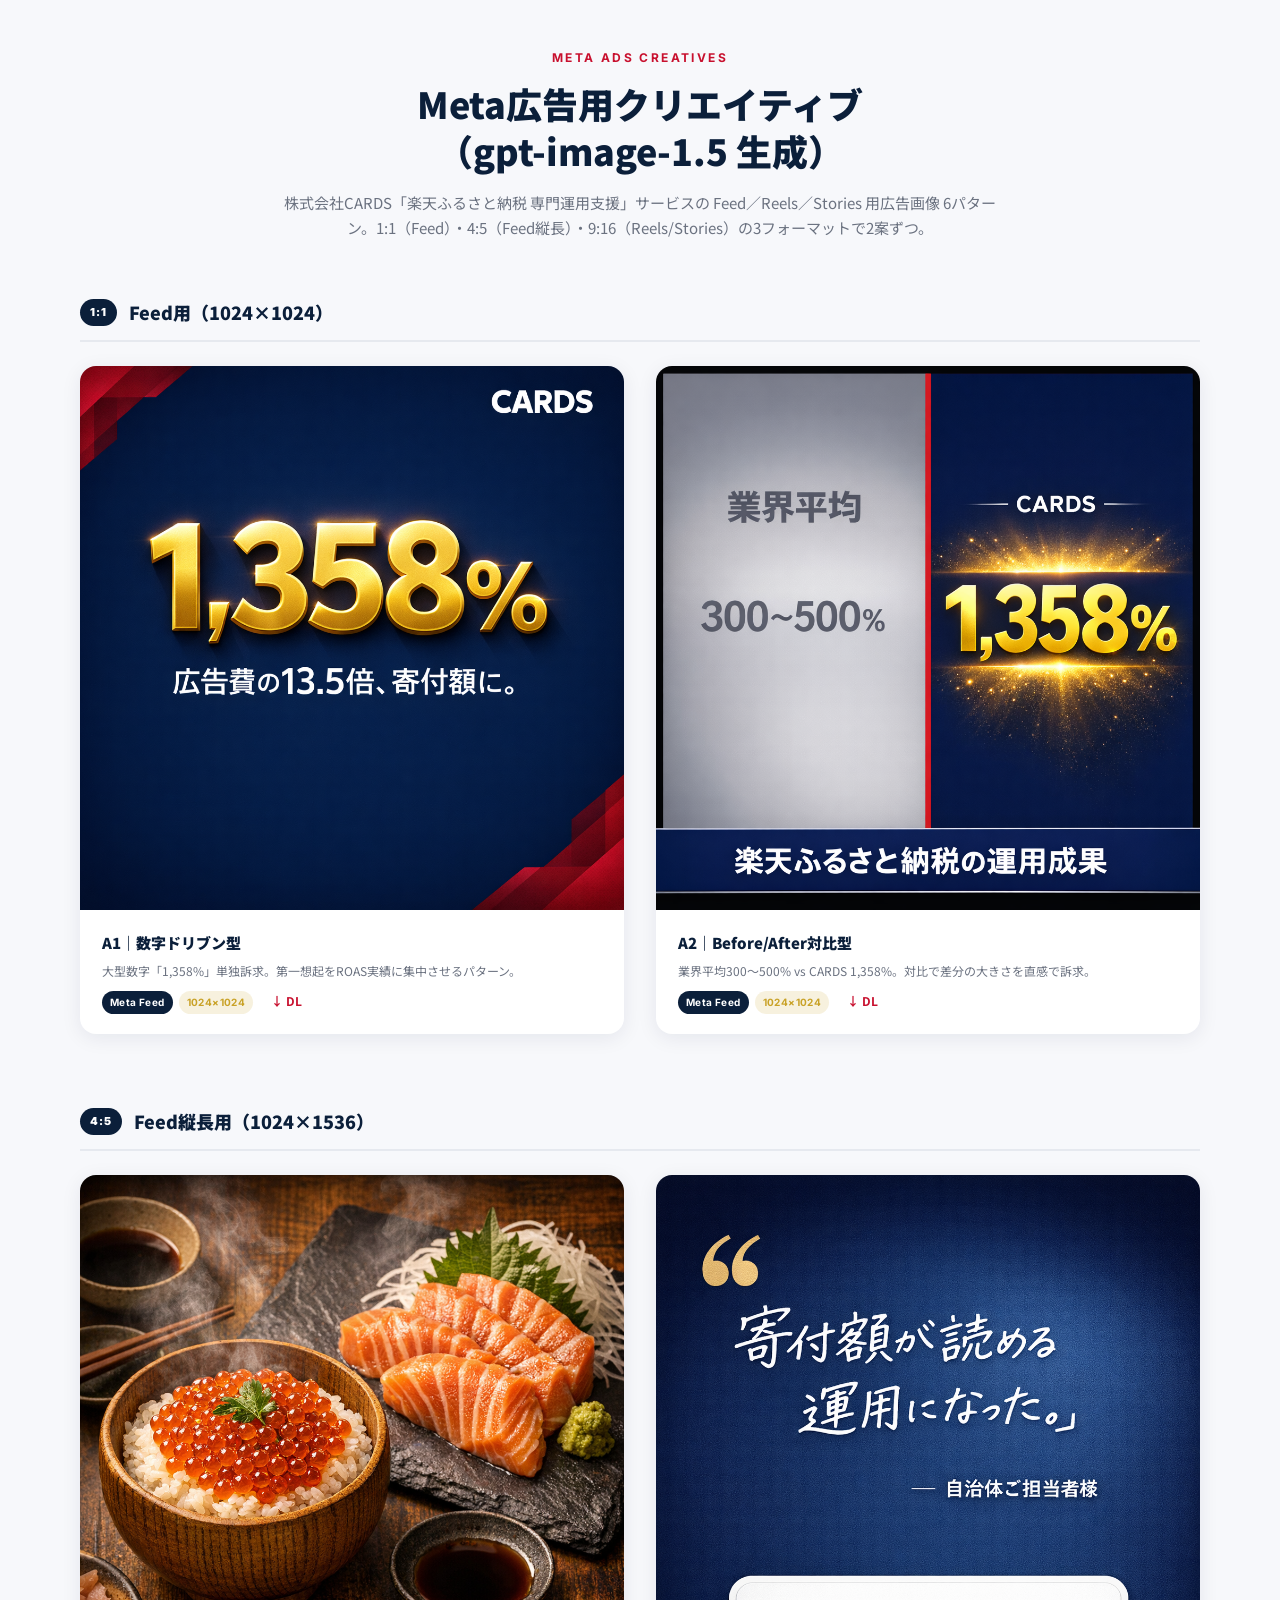
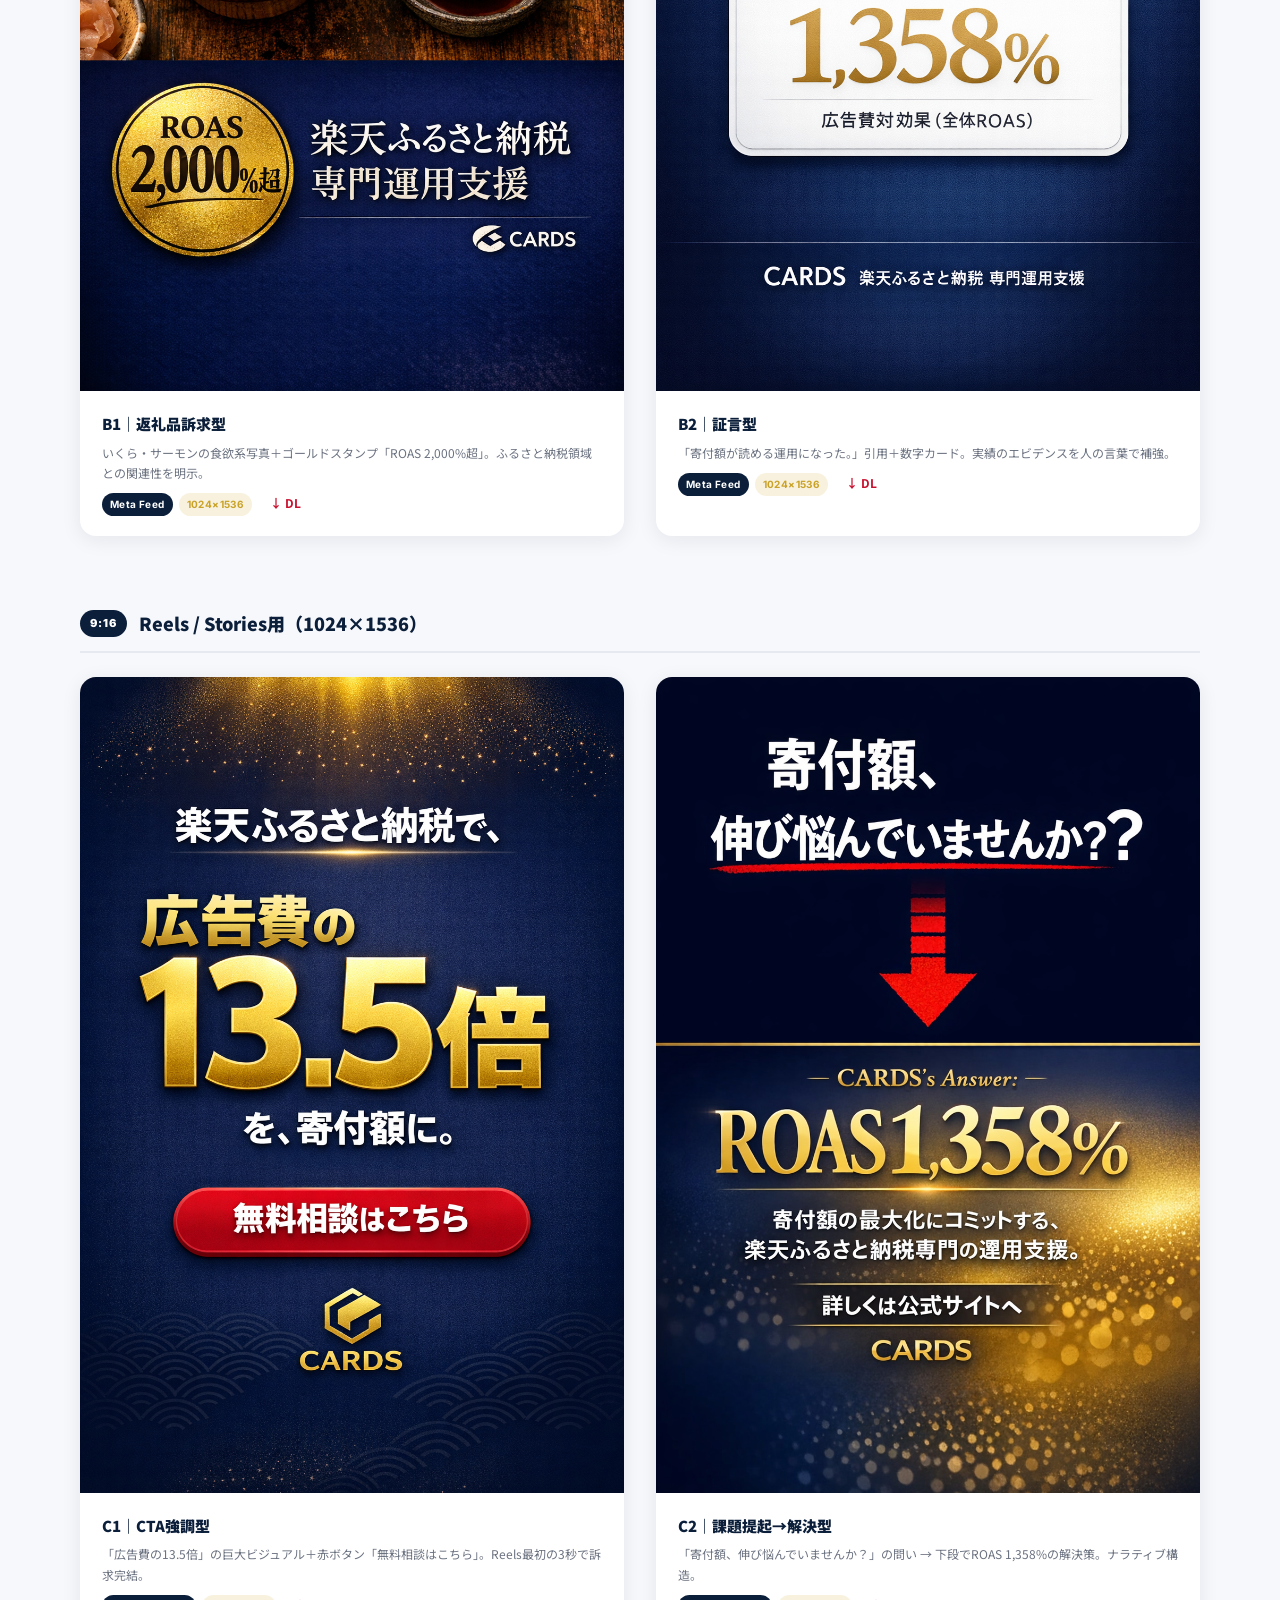
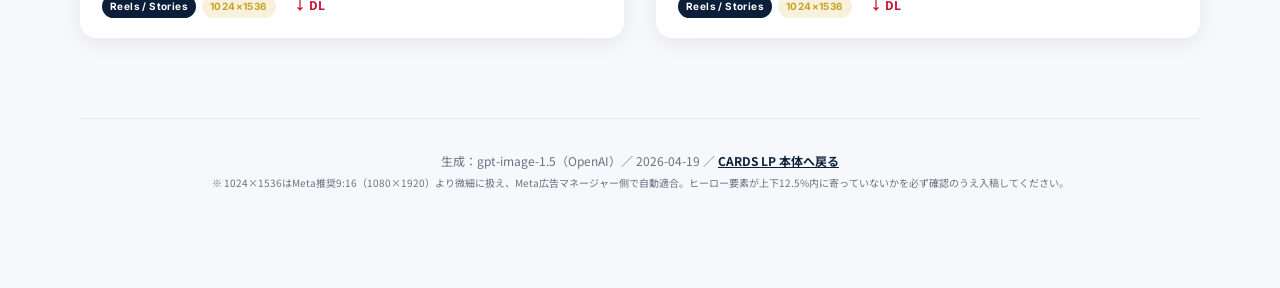
==== ads-preview.html @ 1f9b7a7d "feat(ads): Meta広告クリエイティブ6枚をgpt-image-1.5で生成 構成：1:1×2 / 4:5×2 / 9:16×2 = 計6パターン ・A1 数字ドリブン型（1,358%単独訴" ====
<!DOCTYPE html>
<html lang="ja">
<head>
<meta charset="UTF-8">
<meta name="viewport" content="width=device-width,initial-scale=1.0">
<title>CARDS Meta広告クリエイティブ｜gpt-image-1.5</title>
<meta name="robots" content="noindex, nofollow">
<link href="https://fonts.googleapis.com/css2?family=Inter:wght@400;700;800;900&family=Noto+Sans+JP:wght@400;700;900&display=swap" rel="stylesheet">
<style>
*,*::before,*::after{box-sizing:border-box;margin:0;padding:0}
:root{
  --navy:#0B1F3A;--dblue:#143A6B;--red:#C8102E;--gold:#C9A227;
  --off:#F7F8FB;--pale:#E6E9EF;--body:#2B3A55;--gray:#6B7280;
}
body{font-family:'Noto Sans JP','Inter',sans-serif;background:var(--off);color:var(--body);line-height:1.7;padding:48px 24px 96px}
.wrap{max-width:1120px;margin:0 auto}
header{text-align:center;margin-bottom:56px}
.eyebrow{font-family:'Inter',sans-serif;color:var(--red);font-weight:700;letter-spacing:0.2em;font-size:12px;margin-bottom:12px}
h1{font-size:36px;font-weight:900;color:var(--navy);line-height:1.3;margin-bottom:16px}
.lead{color:var(--gray);font-size:15px;max-width:720px;margin:0 auto}
.group{margin-bottom:72px}
.group-title{font-size:18px;font-weight:900;color:var(--navy);display:flex;align-items:center;gap:12px;margin-bottom:24px;padding-bottom:12px;border-bottom:2px solid var(--pale)}
.group-title .tag{background:var(--navy);color:#fff;font-family:'Inter',sans-serif;font-size:11px;padding:4px 10px;border-radius:100px;letter-spacing:0.1em}
.grid{display:grid;gap:32px}
.grid-1x1{grid-template-columns:repeat(auto-fit,minmax(280px,1fr))}
.grid-4x5{grid-template-columns:repeat(auto-fit,minmax(260px,1fr))}
.grid-9x16{grid-template-columns:repeat(auto-fit,minmax(220px,1fr))}
.card{background:#fff;border-radius:16px;overflow:hidden;box-shadow:0 4px 20px rgba(11,31,58,0.08);transition:transform .2s,box-shadow .2s}
.card:hover{transform:translateY(-4px);box-shadow:0 12px 36px rgba(11,31,58,0.16)}
.card-image{position:relative;background:var(--navy);display:block}
.card-image img{width:100%;height:auto;display:block}
.card-meta{padding:20px 22px}
.card-title{font-weight:900;color:var(--navy);font-size:15px;margin-bottom:6px}
.card-desc{font-size:12px;color:var(--gray);line-height:1.7}
.card-spec{display:flex;gap:6px;margin-top:10px;flex-wrap:wrap}
.spec{font-family:'Inter',sans-serif;font-size:10px;padding:3px 8px;border-radius:100px;background:var(--off);color:var(--navy);font-weight:700;letter-spacing:0.04em}
.spec--fmt{background:var(--navy);color:#fff}
.spec--size{background:rgba(201,162,39,0.15);color:var(--gold)}
footer{margin-top:80px;padding-top:32px;border-top:1px solid var(--pale);text-align:center;color:var(--gray);font-size:12px}
footer a{color:var(--navy);font-weight:700}
.dl{display:inline-block;margin-left:12px;color:var(--red);font-weight:700;font-size:12px;text-decoration:none}
.dl:hover{text-decoration:underline}
</style>
</head>
<body>
<div class="wrap">

<header>
  <p class="eyebrow">META ADS CREATIVES</p>
  <h1>Meta広告用クリエイティブ<br>（gpt-image-1.5 生成）</h1>
  <p class="lead">株式会社CARDS「楽天ふるさと納税 専門運用支援」サービスの Feed／Reels／Stories 用広告画像 6パターン。1:1（Feed）・4:5（Feed縦長）・9:16（Reels/Stories）の3フォーマットで2案ずつ。</p>
</header>

<section class="group">
  <div class="group-title">
    <span class="tag">1:1</span>
    Feed用（1024×1024）
  </div>
  <div class="grid grid-1x1">
    <article class="card">
      <div class="card-image"><img src="assets/ads/ad-01-square-number.png" alt="1,358%数字訴求" loading="lazy"></div>
      <div class="card-meta">
        <p class="card-title">A1｜数字ドリブン型</p>
        <p class="card-desc">大型数字「1,358%」単独訴求。第一想起をROAS実績に集中させるパターン。</p>
        <div class="card-spec">
          <span class="spec spec--fmt">Meta Feed</span>
          <span class="spec spec--size">1024×1024</span>
          <a href="assets/ads/ad-01-square-number.png" download class="dl">↓ DL</a>
        </div>
      </div>
    </article>
    <article class="card">
      <div class="card-image"><img src="assets/ads/ad-02-square-compare.png" alt="業界平均との比較" loading="lazy"></div>
      <div class="card-meta">
        <p class="card-title">A2｜Before/After対比型</p>
        <p class="card-desc">業界平均300〜500% vs CARDS 1,358%。対比で差分の大きさを直感で訴求。</p>
        <div class="card-spec">
          <span class="spec spec--fmt">Meta Feed</span>
          <span class="spec spec--size">1024×1024</span>
          <a href="assets/ads/ad-02-square-compare.png" download class="dl">↓ DL</a>
        </div>
      </div>
    </article>
  </div>
</section>

<section class="group">
  <div class="group-title">
    <span class="tag">4:5</span>
    Feed縦長用（1024×1536）
  </div>
  <div class="grid grid-4x5">
    <article class="card">
      <div class="card-image"><img src="assets/ads/ad-03-portrait-food.png" alt="返礼品＋スタンプ訴求" loading="lazy"></div>
      <div class="card-meta">
        <p class="card-title">B1｜返礼品訴求型</p>
        <p class="card-desc">いくら・サーモンの食欲系写真＋ゴールドスタンプ「ROAS 2,000%超」。ふるさと納税領域との関連性を明示。</p>
        <div class="card-spec">
          <span class="spec spec--fmt">Meta Feed</span>
          <span class="spec spec--size">1024×1536</span>
          <a href="assets/ads/ad-03-portrait-food.png" download class="dl">↓ DL</a>
        </div>
      </div>
    </article>
    <article class="card">
      <div class="card-image"><img src="assets/ads/ad-04-portrait-testimonial.png" alt="顧客の声" loading="lazy"></div>
      <div class="card-meta">
        <p class="card-title">B2｜証言型</p>
        <p class="card-desc">「寄付額が読める運用になった。」引用＋数字カード。実績のエビデンスを人の言葉で補強。</p>
        <div class="card-spec">
          <span class="spec spec--fmt">Meta Feed</span>
          <span class="spec spec--size">1024×1536</span>
          <a href="assets/ads/ad-04-portrait-testimonial.png" download class="dl">↓ DL</a>
        </div>
      </div>
    </article>
  </div>
</section>

<section class="group">
  <div class="group-title">
    <span class="tag">9:16</span>
    Reels / Stories用（1024×1536）
  </div>
  <div class="grid grid-9x16">
    <article class="card">
      <div class="card-image"><img src="assets/ads/ad-05-vertical-mobile.png" alt="行動喚起型" loading="lazy"></div>
      <div class="card-meta">
        <p class="card-title">C1｜CTA強調型</p>
        <p class="card-desc">「広告費の13.5倍」の巨大ビジュアル＋赤ボタン「無料相談はこちら」。Reels最初の3秒で訴求完結。</p>
        <div class="card-spec">
          <span class="spec spec--fmt">Reels / Stories</span>
          <span class="spec spec--size">1024×1536</span>
          <a href="assets/ads/ad-05-vertical-mobile.png" download class="dl">↓ DL</a>
        </div>
      </div>
    </article>
    <article class="card">
      <div class="card-image"><img src="assets/ads/ad-06-vertical-story.png" alt="課題提起→解決" loading="lazy"></div>
      <div class="card-meta">
        <p class="card-title">C2｜課題提起→解決型</p>
        <p class="card-desc">「寄付額、伸び悩んでいませんか？」の問い → 下段でROAS 1,358%の解決策。ナラティブ構造。</p>
        <div class="card-spec">
          <span class="spec spec--fmt">Reels / Stories</span>
          <span class="spec spec--size">1024×1536</span>
          <a href="assets/ads/ad-06-vertical-story.png" download class="dl">↓ DL</a>
        </div>
      </div>
    </article>
  </div>
</section>

<footer>
  生成：gpt-image-1.5（OpenAI）／ 2026-04-19 ／ <a href="./">CARDS LP 本体へ戻る</a>
  <br><small>※ 1024×1536はMeta推奨9:16（1080×1920）より微細に扱え、Meta広告マネージャー側で自動適合。ヒーロー要素が上下12.5%内に寄っていないかを必ず確認のうえ入稿してください。</small>
</footer>

</div>
</body>
</html>
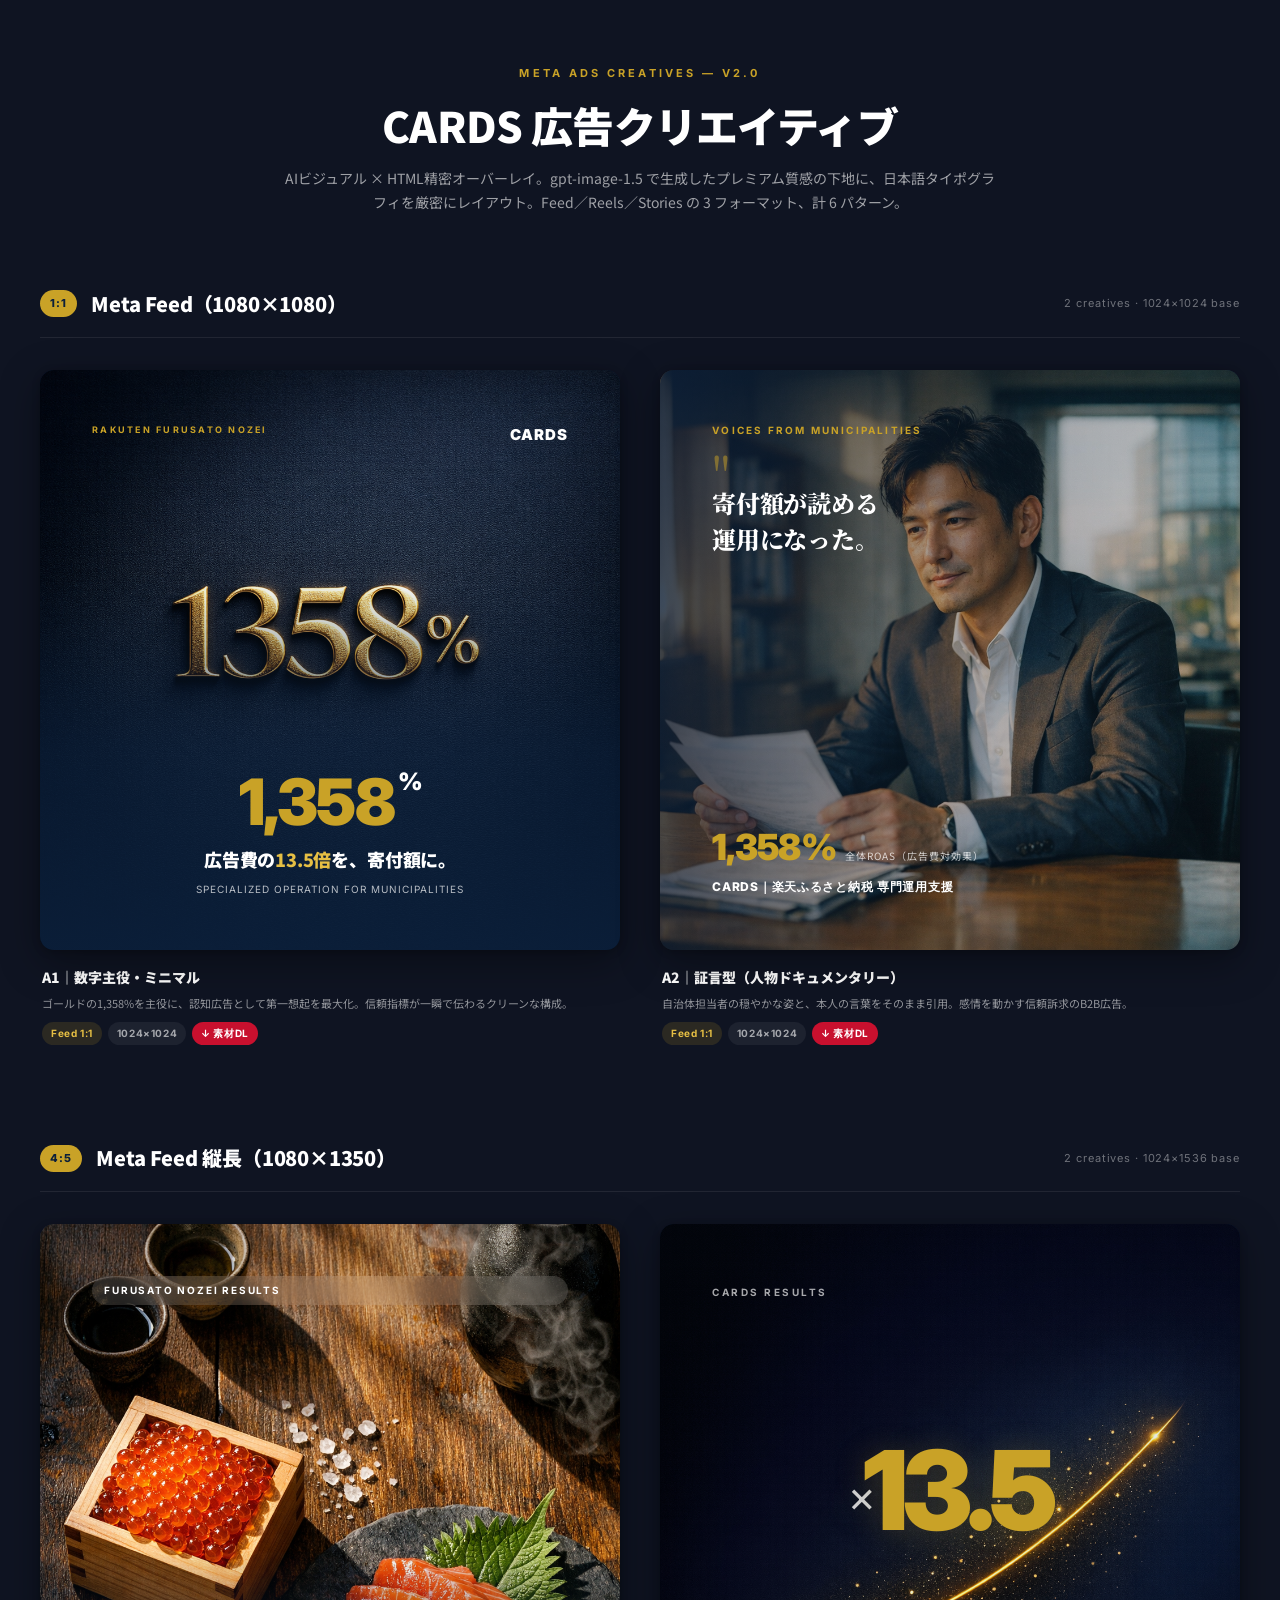
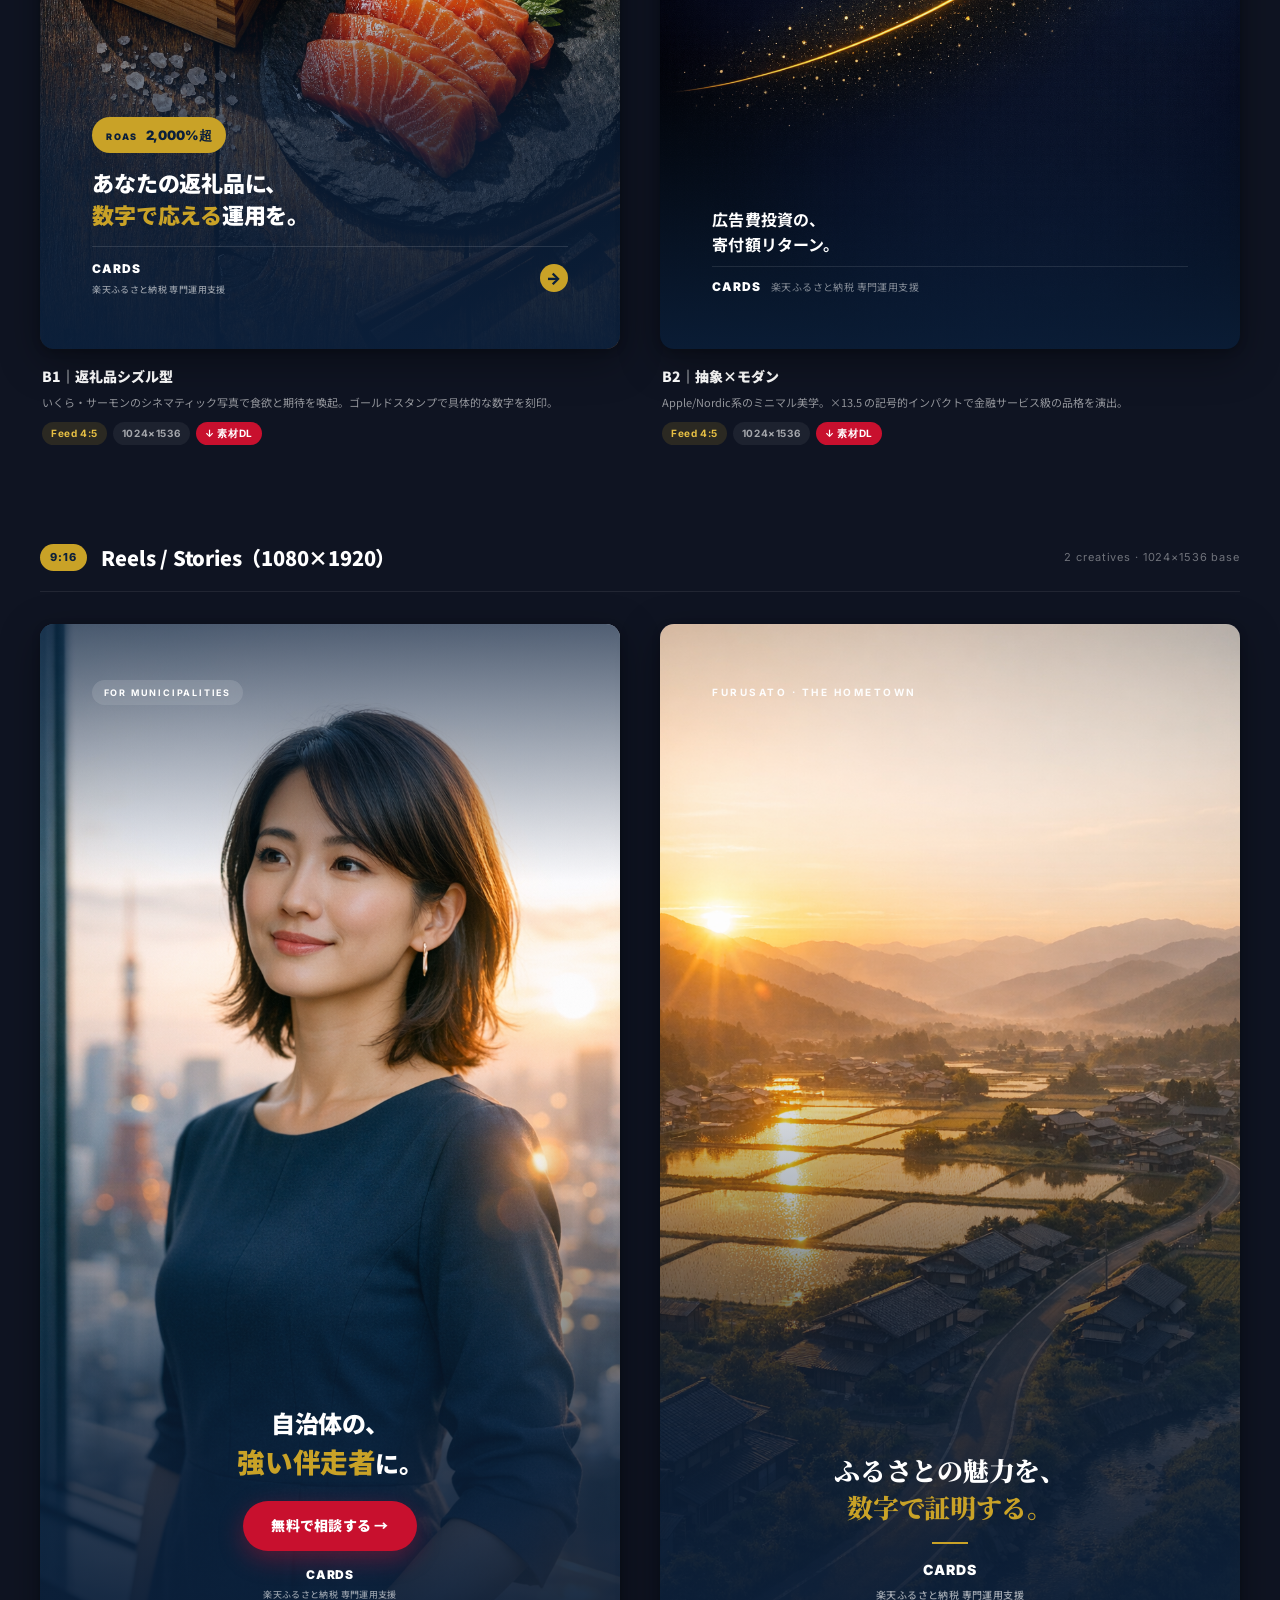
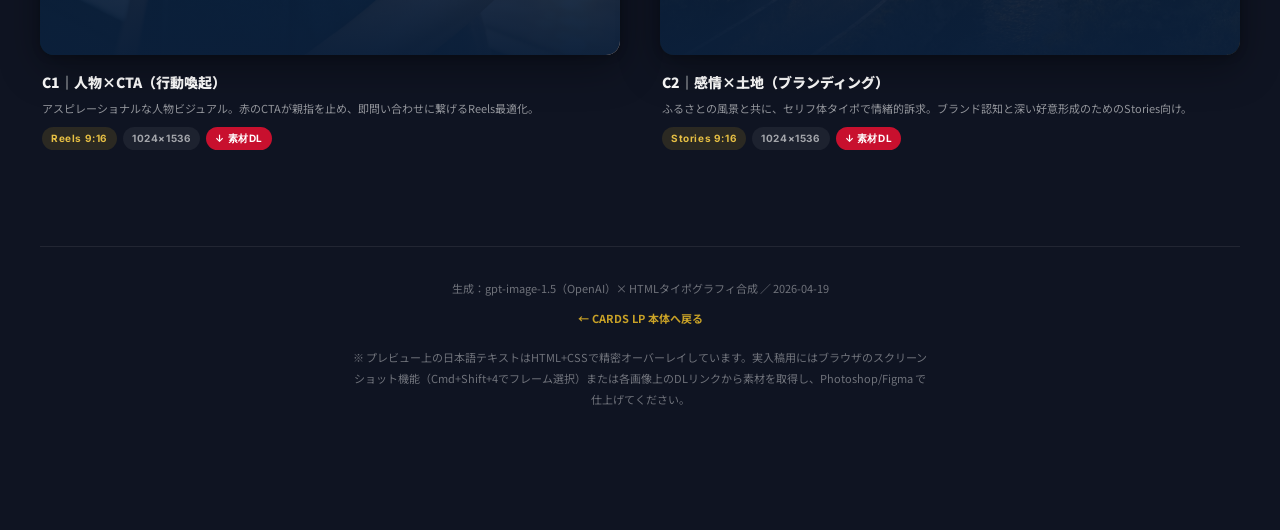
==== commit 618b52ad: "feat(ads-v2): プレミアム広告クリエイティブに刷新(gpt-image-1.5+HTMLオーバーレイ方式) AI生成の日本語テキスト歪み問題を根本解決するため、アプローチを変更： - 画像" ====
--- a/ads-preview.html
+++ b/ads-preview.html
@@ -3,156 +3,389 @@
 <head>
 <meta charset="UTF-8">
 <meta name="viewport" content="width=device-width,initial-scale=1.0">
-<title>CARDS Meta広告クリエイティブ｜gpt-image-1.5</title>
+<title>CARDS Meta広告クリエイティブ v2</title>
 <meta name="robots" content="noindex, nofollow">
-<link href="https://fonts.googleapis.com/css2?family=Inter:wght@400;700;800;900&family=Noto+Sans+JP:wght@400;700;900&display=swap" rel="stylesheet">
+<link href="https://fonts.googleapis.com/css2?family=Inter:wght@400;600;700;800;900&family=Noto+Sans+JP:wght@300;400;500;700;900&family=Noto+Serif+JP:wght@400;700;900&display=swap" rel="stylesheet">
 <style>
 *,*::before,*::after{box-sizing:border-box;margin:0;padding:0}
 :root{
-  --navy:#0B1F3A;--dblue:#143A6B;--red:#C8102E;--gold:#C9A227;
+  --navy:#0B1F3A;--dblue:#143A6B;--red:#C8102E;--gold:#C9A227;--gold-light:#E6BF44;
   --off:#F7F8FB;--pale:#E6E9EF;--body:#2B3A55;--gray:#6B7280;
+  --font-ja:'Noto Sans JP',sans-serif;
+  --font-serif:'Noto Serif JP',serif;
+  --font-en:'Inter',sans-serif;
 }
-body{font-family:'Noto Sans JP','Inter',sans-serif;background:var(--off);color:var(--body);line-height:1.7;padding:48px 24px 96px}
-.wrap{max-width:1120px;margin:0 auto}
-header{text-align:center;margin-bottom:56px}
-.eyebrow{font-family:'Inter',sans-serif;color:var(--red);font-weight:700;letter-spacing:0.2em;font-size:12px;margin-bottom:12px}
-h1{font-size:36px;font-weight:900;color:var(--navy);line-height:1.3;margin-bottom:16px}
-.lead{color:var(--gray);font-size:15px;max-width:720px;margin:0 auto}
-.group{margin-bottom:72px}
-.group-title{font-size:18px;font-weight:900;color:var(--navy);display:flex;align-items:center;gap:12px;margin-bottom:24px;padding-bottom:12px;border-bottom:2px solid var(--pale)}
-.group-title .tag{background:var(--navy);color:#fff;font-family:'Inter',sans-serif;font-size:11px;padding:4px 10px;border-radius:100px;letter-spacing:0.1em}
-.grid{display:grid;gap:32px}
-.grid-1x1{grid-template-columns:repeat(auto-fit,minmax(280px,1fr))}
-.grid-4x5{grid-template-columns:repeat(auto-fit,minmax(260px,1fr))}
-.grid-9x16{grid-template-columns:repeat(auto-fit,minmax(220px,1fr))}
-.card{background:#fff;border-radius:16px;overflow:hidden;box-shadow:0 4px 20px rgba(11,31,58,0.08);transition:transform .2s,box-shadow .2s}
-.card:hover{transform:translateY(-4px);box-shadow:0 12px 36px rgba(11,31,58,0.16)}
-.card-image{position:relative;background:var(--navy);display:block}
-.card-image img{width:100%;height:auto;display:block}
-.card-meta{padding:20px 22px}
-.card-title{font-weight:900;color:var(--navy);font-size:15px;margin-bottom:6px}
-.card-desc{font-size:12px;color:var(--gray);line-height:1.7}
-.card-spec{display:flex;gap:6px;margin-top:10px;flex-wrap:wrap}
-.spec{font-family:'Inter',sans-serif;font-size:10px;padding:3px 8px;border-radius:100px;background:var(--off);color:var(--navy);font-weight:700;letter-spacing:0.04em}
-.spec--fmt{background:var(--navy);color:#fff}
-.spec--size{background:rgba(201,162,39,0.15);color:var(--gold)}
-footer{margin-top:80px;padding-top:32px;border-top:1px solid var(--pale);text-align:center;color:var(--gray);font-size:12px}
-footer a{color:var(--navy);font-weight:700}
-.dl{display:inline-block;margin-left:12px;color:var(--red);font-weight:700;font-size:12px;text-decoration:none}
-.dl:hover{text-decoration:underline}
+html{scroll-behavior:smooth}
+body{font-family:var(--font-ja);background:#0f1422;color:#fff;line-height:1.7;padding:64px 24px 120px}
+.wrap{max-width:1200px;margin:0 auto}
+
+/* PAGE HEADER */
+.page-head{text-align:center;margin-bottom:72px}
+.page-eyebrow{font-family:var(--font-en);color:var(--gold);font-weight:700;letter-spacing:0.28em;font-size:11px;margin-bottom:16px;text-transform:uppercase}
+.page-head h1{font-size:42px;font-weight:900;color:#fff;line-height:1.25;margin-bottom:16px;letter-spacing:-0.02em}
+.page-head .lead{color:rgba(255,255,255,0.6);font-size:14px;max-width:720px;margin:0 auto}
+
+/* GROUP */
+.group{margin-bottom:96px}
+.group-title{display:flex;align-items:center;gap:14px;margin-bottom:32px;padding-bottom:16px;border-bottom:1px solid rgba(255,255,255,0.08)}
+.group-title .tag{background:var(--gold);color:var(--navy);font-family:var(--font-en);font-size:11px;padding:4px 10px;border-radius:100px;letter-spacing:0.1em;font-weight:800}
+.group-title h2{font-size:20px;font-weight:900;color:#fff;letter-spacing:-0.01em}
+.group-title .meta{margin-left:auto;color:rgba(255,255,255,0.4);font-size:11px;font-family:var(--font-en);letter-spacing:0.08em}
+
+/* GRID */
+.grid{display:grid;gap:40px}
+.grid-1x1{grid-template-columns:repeat(auto-fit,minmax(320px,1fr))}
+.grid-4x5{grid-template-columns:repeat(auto-fit,minmax(300px,1fr))}
+.grid-9x16{grid-template-columns:repeat(auto-fit,minmax(240px,1fr))}
+
+/* CARD WRAPPER */
+.ad-card{display:flex;flex-direction:column;gap:14px}
+.ad-card__preview{position:relative;border-radius:14px;overflow:hidden;box-shadow:0 12px 40px rgba(0,0,0,0.35),0 2px 8px rgba(0,0,0,0.2);aspect-ratio:var(--ratio);background:var(--navy)}
+.ad-card__preview--1x1{--ratio:1/1}
+.ad-card__preview--4x5{--ratio:4/5}
+.ad-card__preview--9x16{--ratio:9/16}
+.ad-card__bg{position:absolute;inset:0;width:100%;height:100%;object-fit:cover}
+.ad-card__shade{position:absolute;inset:0}
+.ad-card__content{position:absolute;inset:0;display:flex;flex-direction:column;padding:9%;color:#fff}
+.ad-card__meta-row{padding:2px 2px 0 2px}
+.ad-card__label{font-weight:900;color:#fff;font-size:14px;margin-bottom:4px}
+.ad-card__desc{font-size:11px;color:rgba(255,255,255,0.55);line-height:1.7}
+.ad-card__chips{display:flex;gap:6px;margin-top:10px;flex-wrap:wrap;align-items:center}
+.chip{font-family:var(--font-en);font-size:10px;padding:3px 9px;border-radius:100px;letter-spacing:0.06em;font-weight:700}
+.chip--fmt{background:rgba(201,162,39,0.15);color:var(--gold-light)}
+.chip--size{background:rgba(255,255,255,0.06);color:rgba(255,255,255,0.6)}
+.chip--dl{background:var(--red);color:#fff;text-decoration:none;transition:background .2s}
+.chip--dl:hover{background:#A00D25}
+
+/* ================================================================
+   CREATIVE A1 — Big Number
+================================================================ */
+.cr-a1 .ad-card__shade{background:linear-gradient(180deg,rgba(11,31,58,0.0) 0%,rgba(11,31,58,0.0) 35%,rgba(11,31,58,0.7) 65%,rgba(11,31,58,0.95) 100%)}
+.cr-a1__top{display:flex;justify-content:space-between;align-items:flex-start}
+.cr-a1__brand{font-family:var(--font-en);font-weight:900;font-size:15px;letter-spacing:0.06em;color:#fff}
+.cr-a1__eyebrow{font-family:var(--font-en);font-weight:700;font-size:9px;letter-spacing:0.25em;color:var(--gold);text-transform:uppercase}
+.cr-a1__bottom{margin-top:auto;text-align:center}
+.cr-a1__stat{font-family:var(--font-en);font-size:64px;font-weight:900;line-height:1;color:var(--gold);letter-spacing:-0.03em;margin-bottom:12px}
+.cr-a1__stat-unit{font-size:24px;color:#fff;margin-left:4px;vertical-align:top;line-height:1}
+.cr-a1__headline{font-weight:900;font-size:18px;line-height:1.5;margin-bottom:8px;letter-spacing:-0.01em}
+.cr-a1__sub{font-size:10px;color:rgba(255,255,255,0.7);letter-spacing:0.1em;font-family:var(--font-en);text-transform:uppercase}
+
+/* ================================================================
+   CREATIVE A2 — Portrait + Testimonial
+================================================================ */
+.cr-a2 .ad-card__bg{object-position:center 30%}
+.cr-a2 .ad-card__shade{background:linear-gradient(100deg,rgba(11,31,58,0.85) 0%,rgba(11,31,58,0.35) 45%,rgba(11,31,58,0.1) 100%)}
+.cr-a2__eyebrow{font-family:var(--font-en);font-weight:700;font-size:10px;letter-spacing:0.22em;color:var(--gold);text-transform:uppercase;margin-bottom:14px}
+.cr-a2__headline{font-family:var(--font-serif);font-weight:900;font-size:24px;line-height:1.5;max-width:62%;letter-spacing:-0.01em}
+.cr-a2__quote{font-family:var(--font-serif);font-size:46px;line-height:1;color:var(--gold);opacity:0.5;margin-bottom:-14px}
+.cr-a2__bottom{margin-top:auto}
+.cr-a2__stat-row{display:flex;align-items:baseline;gap:8px}
+.cr-a2__stat{font-family:var(--font-en);font-weight:900;font-size:36px;color:var(--gold);line-height:1;letter-spacing:-0.02em}
+.cr-a2__stat-label{font-size:10px;color:rgba(255,255,255,0.75);letter-spacing:0.1em;text-transform:uppercase}
+.cr-a2__brand{margin-top:12px;font-family:var(--font-en);font-weight:800;letter-spacing:0.06em;font-size:12px;color:#fff}
+
+/* ================================================================
+   CREATIVE B1 — Luxury Food
+================================================================ */
+.cr-b1 .ad-card__shade{background:linear-gradient(180deg,rgba(0,0,0,0.2) 0%,rgba(0,0,0,0.0) 30%,rgba(0,0,0,0.0) 45%,rgba(11,31,58,0.75) 70%,rgba(11,31,58,0.98) 100%)}
+.cr-b1__top-eyebrow{display:inline-block;background:rgba(255,255,255,0.12);backdrop-filter:blur(12px);-webkit-backdrop-filter:blur(12px);color:#fff;font-size:10px;letter-spacing:0.18em;padding:6px 12px;border-radius:100px;font-weight:700;text-transform:uppercase;font-family:var(--font-en)}
+.cr-b1__bottom{margin-top:auto}
+.cr-b1__headline{font-weight:900;font-size:22px;line-height:1.45;margin-bottom:16px;letter-spacing:-0.01em}
+.cr-b1__headline em{color:var(--gold);font-style:normal}
+.cr-b1__stamp{display:inline-flex;align-items:baseline;gap:4px;padding:7px 14px;background:var(--gold);color:var(--navy);border-radius:100px;font-family:var(--font-en);font-weight:900;font-size:13px;letter-spacing:-0.01em;margin-bottom:14px}
+.cr-b1__stamp small{font-size:9px;letter-spacing:0.15em;margin-right:4px;text-transform:uppercase}
+.cr-b1__cta{display:flex;justify-content:space-between;align-items:center;padding-top:12px;border-top:1px solid rgba(255,255,255,0.12)}
+.cr-b1__brand{font-family:var(--font-en);font-weight:900;font-size:12px;letter-spacing:0.08em}
+.cr-b1__brand-sub{display:block;font-size:9px;color:rgba(255,255,255,0.55);font-family:var(--font-ja);letter-spacing:0.04em;margin-top:2px;font-weight:500}
+.cr-b1__arrow{width:28px;height:28px;border-radius:50%;background:var(--gold);display:flex;align-items:center;justify-content:center;color:var(--navy);font-family:var(--font-en);font-weight:900}
+
+/* ================================================================
+   CREATIVE B2 — Abstract Chart
+================================================================ */
+.cr-b2 .ad-card__shade{background:linear-gradient(180deg,rgba(11,31,58,0.15) 0%,rgba(11,31,58,0.05) 60%,rgba(11,31,58,0.9) 100%)}
+.cr-b2__top{text-align:left}
+.cr-b2__label{font-family:var(--font-en);font-size:10px;letter-spacing:0.25em;color:rgba(255,255,255,0.65);text-transform:uppercase;font-weight:700}
+.cr-b2__center{margin:auto 0;text-align:center}
+.cr-b2__multiplier{font-family:var(--font-en);font-weight:900;font-size:110px;line-height:1;color:var(--gold);letter-spacing:-0.05em;display:inline-block;text-shadow:0 4px 32px rgba(201,162,39,0.25)}
+.cr-b2__mult-prefix{font-size:44px;font-weight:400;color:rgba(255,255,255,0.8);vertical-align:40%;margin-right:-8px}
+.cr-b2__bottom{margin-top:auto}
+.cr-b2__headline{font-weight:700;font-size:16px;line-height:1.6;letter-spacing:0.01em;margin-bottom:8px}
+.cr-b2__brand-line{display:flex;align-items:center;gap:10px;padding-top:10px;border-top:1px solid rgba(255,255,255,0.1)}
+.cr-b2__brand{font-family:var(--font-en);font-weight:900;font-size:12px;letter-spacing:0.08em}
+.cr-b2__brand-sub{font-size:10px;color:rgba(255,255,255,0.5);letter-spacing:0.04em}
+
+/* ================================================================
+   CREATIVE C1 — Vertical Consultant
+================================================================ */
+.cr-c1 .ad-card__bg{object-position:center 10%}
+.cr-c1 .ad-card__shade{background:linear-gradient(180deg,rgba(11,31,58,0.7) 0%,rgba(11,31,58,0.0) 25%,rgba(11,31,58,0.0) 50%,rgba(11,31,58,0.8) 82%,rgba(11,31,58,0.98) 100%)}
+.cr-c1__top{text-align:left}
+.cr-c1__eyebrow{display:inline-block;padding:5px 12px;background:rgba(255,255,255,0.12);backdrop-filter:blur(8px);-webkit-backdrop-filter:blur(8px);border-radius:100px;font-family:var(--font-en);font-size:9px;letter-spacing:0.2em;font-weight:700;text-transform:uppercase;color:#fff}
+.cr-c1__bottom{margin-top:auto;text-align:center}
+.cr-c1__headline{font-weight:900;font-size:24px;line-height:1.45;letter-spacing:-0.015em;margin-bottom:20px}
+.cr-c1__headline em{color:var(--gold);font-style:normal;font-size:1.15em}
+.cr-c1__cta{display:inline-flex;align-items:center;gap:6px;padding:13px 28px;background:var(--red);color:#fff;border-radius:100px;font-weight:900;font-size:14px;letter-spacing:0.02em;box-shadow:0 8px 24px rgba(200,16,46,0.4);margin-bottom:14px}
+.cr-c1__brand{font-family:var(--font-en);font-weight:900;font-size:12px;letter-spacing:0.08em}
+.cr-c1__brand-sub{display:block;margin-top:2px;font-size:9px;color:rgba(255,255,255,0.55);font-family:var(--font-ja);letter-spacing:0.04em;font-weight:500}
+
+/* ================================================================
+   CREATIVE C2 — Vertical Countryside
+================================================================ */
+.cr-c2 .ad-card__shade{background:linear-gradient(180deg,rgba(11,31,58,0.0) 0%,rgba(11,31,58,0.0) 40%,rgba(11,31,58,0.75) 75%,rgba(11,31,58,0.98) 100%)}
+.cr-c2__top{text-align:left}
+.cr-c2__eyebrow{font-family:var(--font-en);font-size:10px;letter-spacing:0.25em;color:rgba(255,255,255,0.95);text-transform:uppercase;font-weight:700}
+.cr-c2__bottom{margin-top:auto;text-align:center}
+.cr-c2__headline{font-family:var(--font-serif);font-weight:900;font-size:26px;line-height:1.45;letter-spacing:-0.01em;margin-bottom:16px}
+.cr-c2__headline em{color:var(--gold);font-style:normal}
+.cr-c2__divider{width:36px;height:2px;background:var(--gold);margin:0 auto 14px auto}
+.cr-c2__brand{font-family:var(--font-en);font-weight:900;font-size:14px;letter-spacing:0.08em}
+.cr-c2__brand-sub{display:block;margin-top:4px;font-size:10px;color:rgba(255,255,255,0.6);font-family:var(--font-ja);letter-spacing:0.04em;font-weight:500}
+
+footer{margin-top:96px;padding-top:32px;border-top:1px solid rgba(255,255,255,0.08);text-align:center;color:rgba(255,255,255,0.4);font-size:11px;line-height:1.8}
+footer a{color:var(--gold);font-weight:700;text-decoration:none}
+
+@media (max-width:768px){
+  .page-head h1{font-size:28px}
+  .group{margin-bottom:64px}
+  .grid{gap:28px}
+  .cr-a1__stat{font-size:48px}
+  .cr-a1__headline{font-size:16px}
+  .cr-a2__headline{font-size:18px}
+  .cr-b1__headline{font-size:18px}
+  .cr-b2__multiplier{font-size:80px}
+  .cr-b2__mult-prefix{font-size:32px}
+  .cr-c1__headline{font-size:20px}
+  .cr-c2__headline{font-size:22px}
+}
 </style>
 </head>
 <body>
 <div class="wrap">
 
-<header>
-  <p class="eyebrow">META ADS CREATIVES</p>
-  <h1>Meta広告用クリエイティブ<br>（gpt-image-1.5 生成）</h1>
-  <p class="lead">株式会社CARDS「楽天ふるさと納税 専門運用支援」サービスの Feed／Reels／Stories 用広告画像 6パターン。1:1（Feed）・4:5（Feed縦長）・9:16（Reels/Stories）の3フォーマットで2案ずつ。</p>
+<header class="page-head">
+  <p class="page-eyebrow">Meta Ads Creatives — v2.0</p>
+  <h1>CARDS 広告クリエイティブ</h1>
+  <p class="lead">AIビジュアル × HTML精密オーバーレイ。gpt-image-1.5 で生成したプレミアム質感の下地に、日本語タイポグラフィを厳密にレイアウト。Feed／Reels／Stories の 3 フォーマット、計 6 パターン。</p>
 </header>
 
+<!-- ======== 1:1 FEED ======== -->
 <section class="group">
   <div class="group-title">
     <span class="tag">1:1</span>
-    Feed用（1024×1024）
+    <h2>Meta Feed（1080×1080）</h2>
+    <span class="meta">2 creatives · 1024×1024 base</span>
   </div>
   <div class="grid grid-1x1">
-    <article class="card">
-      <div class="card-image"><img src="assets/ads/ad-01-square-number.png" alt="1,358%数字訴求" loading="lazy"></div>
-      <div class="card-meta">
-        <p class="card-title">A1｜数字ドリブン型</p>
-        <p class="card-desc">大型数字「1,358%」単独訴求。第一想起をROAS実績に集中させるパターン。</p>
-        <div class="card-spec">
-          <span class="spec spec--fmt">Meta Feed</span>
-          <span class="spec spec--size">1024×1024</span>
-          <a href="assets/ads/ad-01-square-number.png" download class="dl">↓ DL</a>
-        </div>
-      </div>
-    </article>
-    <article class="card">
-      <div class="card-image"><img src="assets/ads/ad-02-square-compare.png" alt="業界平均との比較" loading="lazy"></div>
-      <div class="card-meta">
-        <p class="card-title">A2｜Before/After対比型</p>
-        <p class="card-desc">業界平均300〜500% vs CARDS 1,358%。対比で差分の大きさを直感で訴求。</p>
-        <div class="card-spec">
-          <span class="spec spec--fmt">Meta Feed</span>
-          <span class="spec spec--size">1024×1024</span>
-          <a href="assets/ads/ad-02-square-compare.png" download class="dl">↓ DL</a>
-        </div>
-      </div>
-    </article>
+
+    <!-- A1 -->
+    <div class="ad-card">
+      <div class="ad-card__preview ad-card__preview--1x1 cr-a1">
+        <img src="assets/ads/v2-01-number-minimal.png" class="ad-card__bg" alt="">
+        <div class="ad-card__shade"></div>
+        <div class="ad-card__content">
+          <div class="cr-a1__top">
+            <span class="cr-a1__eyebrow">Rakuten Furusato Nozei</span>
+            <span class="cr-a1__brand">CARDS</span>
+          </div>
+          <div class="cr-a1__bottom">
+            <div class="cr-a1__stat">1,358<span class="cr-a1__stat-unit">%</span></div>
+            <div class="cr-a1__headline">広告費の<em style="color:var(--gold-light);font-style:normal">13.5倍</em>を、寄付額に。</div>
+            <div class="cr-a1__sub">Specialized Operation for Municipalities</div>
+          </div>
+        </div>
+      </div>
+      <div class="ad-card__meta-row">
+        <div class="ad-card__label">A1｜数字主役・ミニマル</div>
+        <div class="ad-card__desc">ゴールドの1,358%を主役に、認知広告として第一想起を最大化。信頼指標が一瞬で伝わるクリーンな構成。</div>
+        <div class="ad-card__chips">
+          <span class="chip chip--fmt">Feed 1:1</span>
+          <span class="chip chip--size">1024×1024</span>
+          <a href="assets/ads/v2-01-number-minimal.png" download class="chip chip--dl">↓ 素材DL</a>
+        </div>
+      </div>
+    </div>
+
+    <!-- A2 -->
+    <div class="ad-card">
+      <div class="ad-card__preview ad-card__preview--1x1 cr-a2">
+        <img src="assets/ads/v2-02-portrait-manager.png" class="ad-card__bg" alt="">
+        <div class="ad-card__shade"></div>
+        <div class="ad-card__content">
+          <div class="cr-a2__eyebrow">Voices from Municipalities</div>
+          <div class="cr-a2__quote">"</div>
+          <div class="cr-a2__headline">寄付額が読める<br>運用になった。</div>
+          <div class="cr-a2__bottom">
+            <div class="cr-a2__stat-row">
+              <div class="cr-a2__stat">1,358%</div>
+              <div class="cr-a2__stat-label">全体ROAS（広告費対効果）</div>
+            </div>
+            <div class="cr-a2__brand">CARDS｜楽天ふるさと納税 専門運用支援</div>
+          </div>
+        </div>
+      </div>
+      <div class="ad-card__meta-row">
+        <div class="ad-card__label">A2｜証言型（人物ドキュメンタリー）</div>
+        <div class="ad-card__desc">自治体担当者の穏やかな姿と、本人の言葉をそのまま引用。感情を動かす信頼訴求のB2B広告。</div>
+        <div class="ad-card__chips">
+          <span class="chip chip--fmt">Feed 1:1</span>
+          <span class="chip chip--size">1024×1024</span>
+          <a href="assets/ads/v2-02-portrait-manager.png" download class="chip chip--dl">↓ 素材DL</a>
+        </div>
+      </div>
+    </div>
+
   </div>
 </section>
 
+<!-- ======== 4:5 FEED ======== -->
 <section class="group">
   <div class="group-title">
     <span class="tag">4:5</span>
-    Feed縦長用（1024×1536）
+    <h2>Meta Feed 縦長（1080×1350）</h2>
+    <span class="meta">2 creatives · 1024×1536 base</span>
   </div>
   <div class="grid grid-4x5">
-    <article class="card">
-      <div class="card-image"><img src="assets/ads/ad-03-portrait-food.png" alt="返礼品＋スタンプ訴求" loading="lazy"></div>
-      <div class="card-meta">
-        <p class="card-title">B1｜返礼品訴求型</p>
-        <p class="card-desc">いくら・サーモンの食欲系写真＋ゴールドスタンプ「ROAS 2,000%超」。ふるさと納税領域との関連性を明示。</p>
-        <div class="card-spec">
-          <span class="spec spec--fmt">Meta Feed</span>
-          <span class="spec spec--size">1024×1536</span>
-          <a href="assets/ads/ad-03-portrait-food.png" download class="dl">↓ DL</a>
-        </div>
-      </div>
-    </article>
-    <article class="card">
-      <div class="card-image"><img src="assets/ads/ad-04-portrait-testimonial.png" alt="顧客の声" loading="lazy"></div>
-      <div class="card-meta">
-        <p class="card-title">B2｜証言型</p>
-        <p class="card-desc">「寄付額が読める運用になった。」引用＋数字カード。実績のエビデンスを人の言葉で補強。</p>
-        <div class="card-spec">
-          <span class="spec spec--fmt">Meta Feed</span>
-          <span class="spec spec--size">1024×1536</span>
-          <a href="assets/ads/ad-04-portrait-testimonial.png" download class="dl">↓ DL</a>
-        </div>
-      </div>
-    </article>
+
+    <!-- B1 -->
+    <div class="ad-card">
+      <div class="ad-card__preview ad-card__preview--4x5 cr-b1">
+        <img src="assets/ads/v2-03-luxury-food.png" class="ad-card__bg" alt="">
+        <div class="ad-card__shade"></div>
+        <div class="ad-card__content">
+          <span class="cr-b1__top-eyebrow">Furusato Nozei Results</span>
+          <div class="cr-b1__bottom">
+            <div class="cr-b1__stamp"><small>ROAS</small>2,000%超</div>
+            <div class="cr-b1__headline">あなたの返礼品に、<br><em>数字で応える</em>運用を。</div>
+            <div class="cr-b1__cta">
+              <div>
+                <div class="cr-b1__brand">CARDS</div>
+                <span class="cr-b1__brand-sub">楽天ふるさと納税 専門運用支援</span>
+              </div>
+              <div class="cr-b1__arrow">→</div>
+            </div>
+          </div>
+        </div>
+      </div>
+      <div class="ad-card__meta-row">
+        <div class="ad-card__label">B1｜返礼品シズル型</div>
+        <div class="ad-card__desc">いくら・サーモンのシネマティック写真で食欲と期待を喚起。ゴールドスタンプで具体的な数字を刻印。</div>
+        <div class="ad-card__chips">
+          <span class="chip chip--fmt">Feed 4:5</span>
+          <span class="chip chip--size">1024×1536</span>
+          <a href="assets/ads/v2-03-luxury-food.png" download class="chip chip--dl">↓ 素材DL</a>
+        </div>
+      </div>
+    </div>
+
+    <!-- B2 -->
+    <div class="ad-card">
+      <div class="ad-card__preview ad-card__preview--4x5 cr-b2">
+        <img src="assets/ads/v2-04-gold-chart.png" class="ad-card__bg" alt="">
+        <div class="ad-card__shade"></div>
+        <div class="ad-card__content">
+          <div class="cr-b2__top">
+            <span class="cr-b2__label">CARDS Results</span>
+          </div>
+          <div class="cr-b2__center">
+            <div class="cr-b2__multiplier"><span class="cr-b2__mult-prefix">×</span>13.5</div>
+          </div>
+          <div class="cr-b2__bottom">
+            <div class="cr-b2__headline">広告費投資の、<br>寄付額リターン。</div>
+            <div class="cr-b2__brand-line">
+              <span class="cr-b2__brand">CARDS</span>
+              <span class="cr-b2__brand-sub">楽天ふるさと納税 専門運用支援</span>
+            </div>
+          </div>
+        </div>
+      </div>
+      <div class="ad-card__meta-row">
+        <div class="ad-card__label">B2｜抽象×モダン</div>
+        <div class="ad-card__desc">Apple/Nordic系のミニマル美学。×13.5 の記号的インパクトで金融サービス級の品格を演出。</div>
+        <div class="ad-card__chips">
+          <span class="chip chip--fmt">Feed 4:5</span>
+          <span class="chip chip--size">1024×1536</span>
+          <a href="assets/ads/v2-04-gold-chart.png" download class="chip chip--dl">↓ 素材DL</a>
+        </div>
+      </div>
+    </div>
+
   </div>
 </section>
 
+<!-- ======== 9:16 REELS/STORIES ======== -->
 <section class="group">
   <div class="group-title">
     <span class="tag">9:16</span>
-    Reels / Stories用（1024×1536）
+    <h2>Reels / Stories（1080×1920）</h2>
+    <span class="meta">2 creatives · 1024×1536 base</span>
   </div>
   <div class="grid grid-9x16">
-    <article class="card">
-      <div class="card-image"><img src="assets/ads/ad-05-vertical-mobile.png" alt="行動喚起型" loading="lazy"></div>
-      <div class="card-meta">
-        <p class="card-title">C1｜CTA強調型</p>
-        <p class="card-desc">「広告費の13.5倍」の巨大ビジュアル＋赤ボタン「無料相談はこちら」。Reels最初の3秒で訴求完結。</p>
-        <div class="card-spec">
-          <span class="spec spec--fmt">Reels / Stories</span>
-          <span class="spec spec--size">1024×1536</span>
-          <a href="assets/ads/ad-05-vertical-mobile.png" download class="dl">↓ DL</a>
-        </div>
-      </div>
-    </article>
-    <article class="card">
-      <div class="card-image"><img src="assets/ads/ad-06-vertical-story.png" alt="課題提起→解決" loading="lazy"></div>
-      <div class="card-meta">
-        <p class="card-title">C2｜課題提起→解決型</p>
-        <p class="card-desc">「寄付額、伸び悩んでいませんか？」の問い → 下段でROAS 1,358%の解決策。ナラティブ構造。</p>
-        <div class="card-spec">
-          <span class="spec spec--fmt">Reels / Stories</span>
-          <span class="spec spec--size">1024×1536</span>
-          <a href="assets/ads/ad-06-vertical-story.png" download class="dl">↓ DL</a>
-        </div>
-      </div>
-    </article>
+
+    <!-- C1 -->
+    <div class="ad-card">
+      <div class="ad-card__preview ad-card__preview--9x16 cr-c1">
+        <img src="assets/ads/v2-05-vertical-consultant.png" class="ad-card__bg" alt="">
+        <div class="ad-card__shade"></div>
+        <div class="ad-card__content">
+          <div class="cr-c1__top">
+            <span class="cr-c1__eyebrow">For Municipalities</span>
+          </div>
+          <div class="cr-c1__bottom">
+            <div class="cr-c1__headline">自治体の、<br><em>強い伴走者</em>に。</div>
+            <a class="cr-c1__cta">無料で相談する →</a>
+            <div>
+              <div class="cr-c1__brand">CARDS</div>
+              <span class="cr-c1__brand-sub">楽天ふるさと納税 専門運用支援</span>
+            </div>
+          </div>
+        </div>
+      </div>
+      <div class="ad-card__meta-row">
+        <div class="ad-card__label">C1｜人物×CTA（行動喚起）</div>
+        <div class="ad-card__desc">アスピレーショナルな人物ビジュアル。赤のCTAが親指を止め、即問い合わせに繋げるReels最適化。</div>
+        <div class="ad-card__chips">
+          <span class="chip chip--fmt">Reels 9:16</span>
+          <span class="chip chip--size">1024×1536</span>
+          <a href="assets/ads/v2-05-vertical-consultant.png" download class="chip chip--dl">↓ 素材DL</a>
+        </div>
+      </div>
+    </div>
+
+    <!-- C2 -->
+    <div class="ad-card">
+      <div class="ad-card__preview ad-card__preview--9x16 cr-c2">
+        <img src="assets/ads/v2-06-countryside.png" class="ad-card__bg" alt="">
+        <div class="ad-card__shade"></div>
+        <div class="ad-card__content">
+          <div class="cr-c2__top">
+            <span class="cr-c2__eyebrow">Furusato · The Hometown</span>
+          </div>
+          <div class="cr-c2__bottom">
+            <div class="cr-c2__headline">ふるさとの魅力を、<br><em>数字で証明する。</em></div>
+            <div class="cr-c2__divider"></div>
+            <div class="cr-c2__brand">CARDS</div>
+            <span class="cr-c2__brand-sub">楽天ふるさと納税 専門運用支援</span>
+          </div>
+        </div>
+      </div>
+      <div class="ad-card__meta-row">
+        <div class="ad-card__label">C2｜感情×土地（ブランディング）</div>
+        <div class="ad-card__desc">ふるさとの風景と共に、セリフ体タイポで情緒的訴求。ブランド認知と深い好意形成のためのStories向け。</div>
+        <div class="ad-card__chips">
+          <span class="chip chip--fmt">Stories 9:16</span>
+          <span class="chip chip--size">1024×1536</span>
+          <a href="assets/ads/v2-06-countryside.png" download class="chip chip--dl">↓ 素材DL</a>
+        </div>
+      </div>
+    </div>
+
   </div>
 </section>
 
 <footer>
-  生成：gpt-image-1.5（OpenAI）／ 2026-04-19 ／ <a href="./">CARDS LP 本体へ戻る</a>
-  <br><small>※ 1024×1536はMeta推奨9:16（1080×1920）より微細に扱え、Meta広告マネージャー側で自動適合。ヒーロー要素が上下12.5%内に寄っていないかを必ず確認のうえ入稿してください。</small>
+  <div>生成：gpt-image-1.5（OpenAI）× HTMLタイポグラフィ合成 ／ 2026-04-19</div>
+  <div style="margin-top:10px"><a href="./">← CARDS LP 本体へ戻る</a></div>
+  <div style="margin-top:18px;max-width:580px;margin-left:auto;margin-right:auto;line-height:1.9">※ プレビュー上の日本語テキストはHTML+CSSで精密オーバーレイしています。実入稿用にはブラウザのスクリーンショット機能（Cmd+Shift+4でフレーム選択）または各画像上のDLリンクから素材を取得し、Photoshop/Figma で仕上げてください。</div>
 </footer>
 
 </div>
